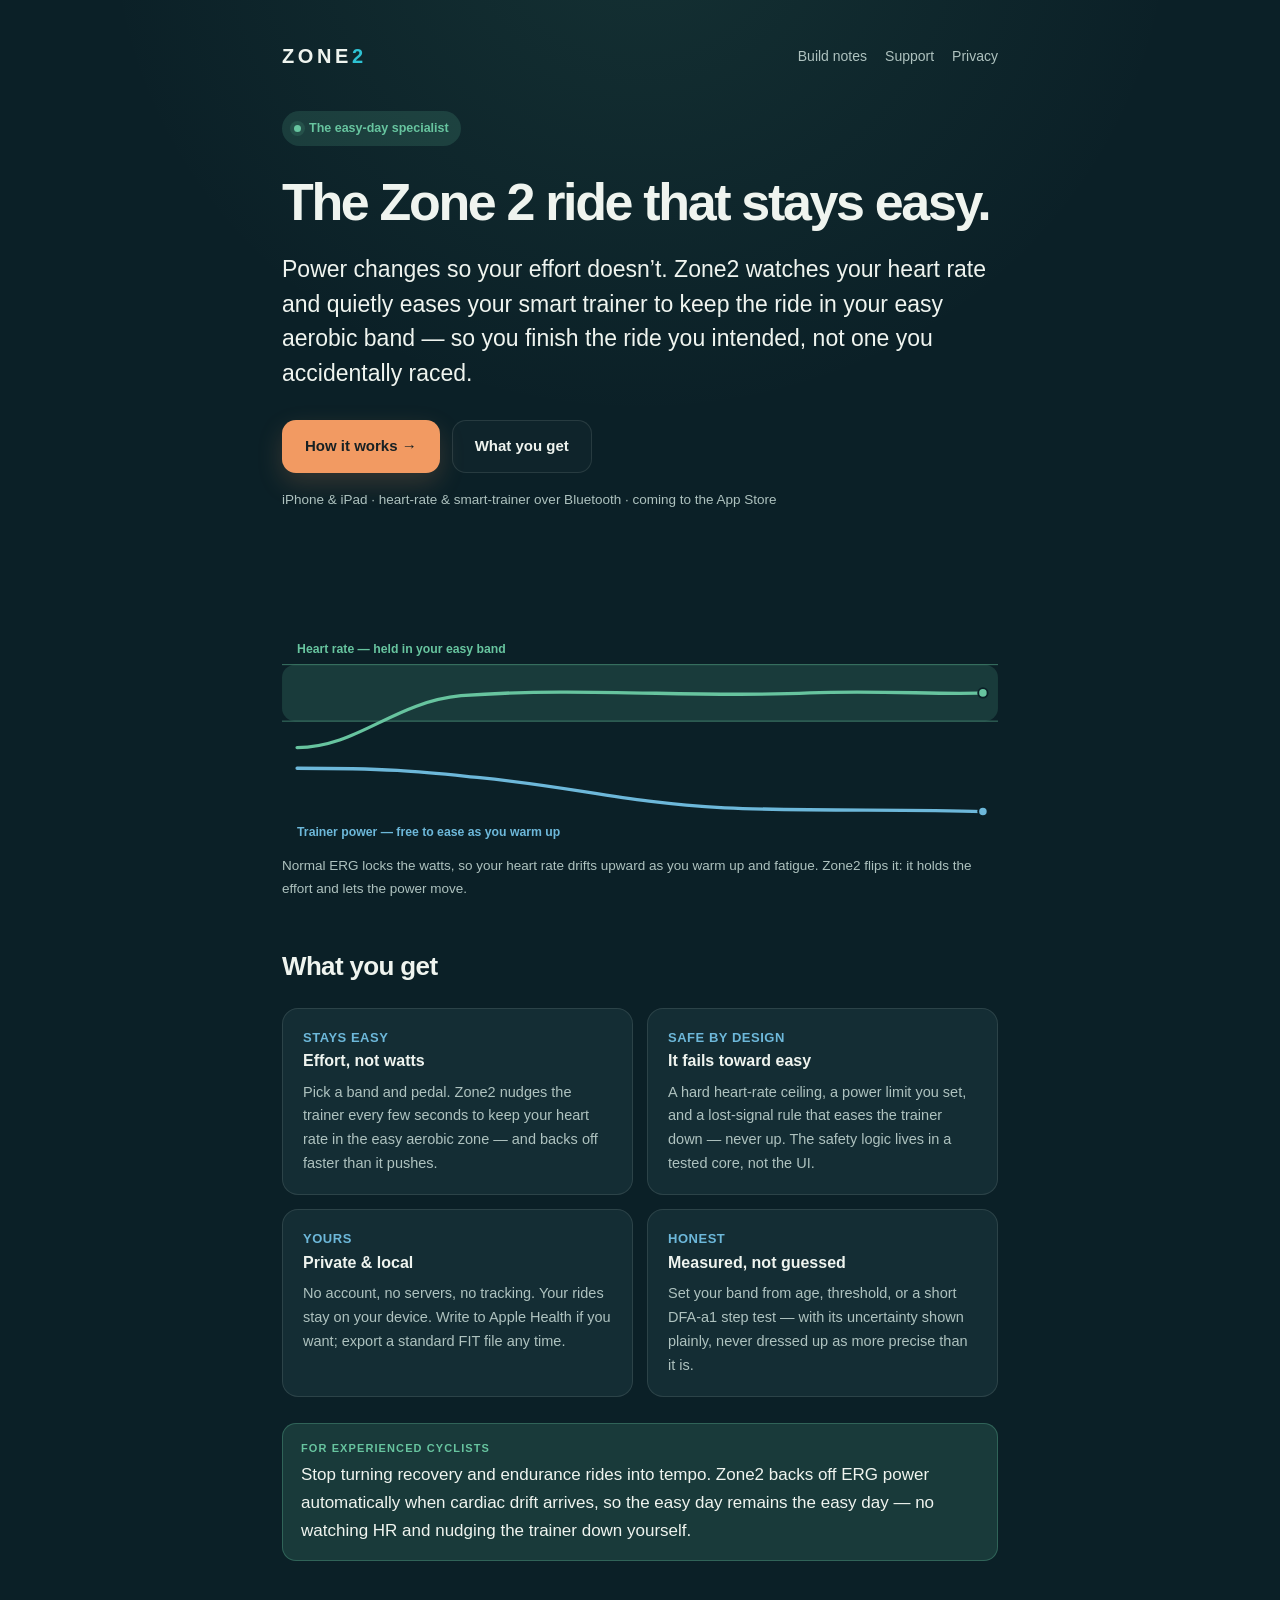
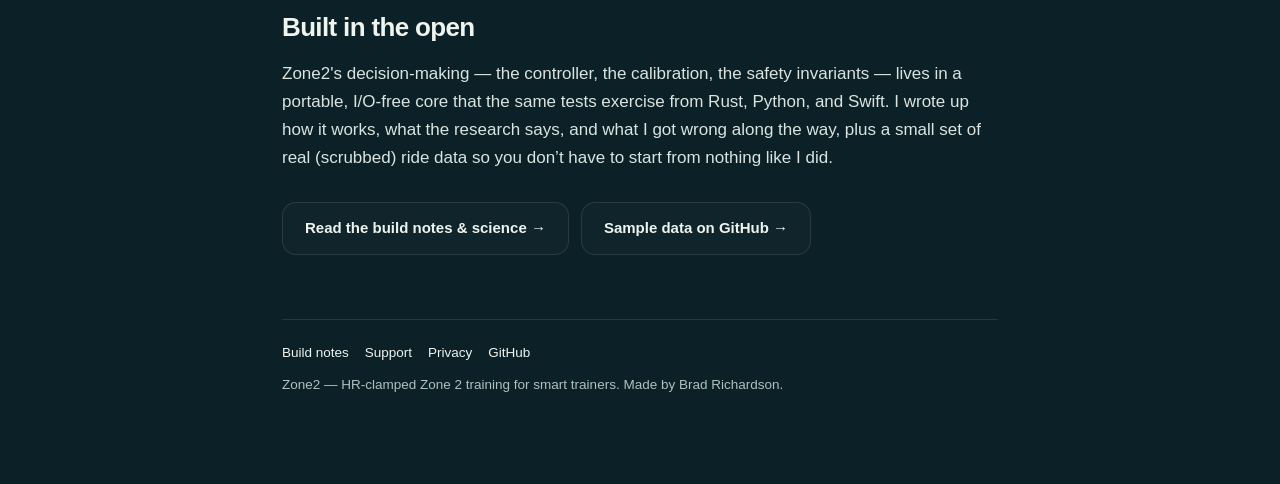
==== index.html @ 1cecfaf9 "Initial zone2-docs: public pages, build notes, and sample data Site (Calm Instrument styling, ported" ====
<!DOCTYPE html>
<html lang="en">
<head>
<meta charset="UTF-8">
<meta name="viewport" content="width=device-width, initial-scale=1.0">
<title>Zone2 — the Zone 2 ride that stays easy</title>
<meta name="description" content="Zone2 holds your heart rate in your easy aerobic band by steering your smart trainer's power for you — so an easy ride stays easy instead of drifting into tempo.">
<link rel="stylesheet" href="style.css">
</head>
<body>
<div class="wrap">
  <header class="site">
    <a class="logo" href="index.html">ZONE<span>2</span></a>
    <nav class="top">
      <a href="notes.html">Build notes</a>
      <a href="support.html">Support</a>
      <a href="privacy.html">Privacy</a>
    </nav>
  </header>

  <section class="hero">
    <span class="chip"><span class="dot"></span>The easy-day specialist</span>
    <h1>The Zone&nbsp;2 ride that stays easy.</h1>
    <p class="lead">Power changes so your effort doesn&rsquo;t. Zone2 watches your
    heart rate and quietly eases your smart trainer to keep the ride in your easy
    aerobic band&nbsp;— so you finish the ride you intended, not one you
    accidentally raced.</p>

    <div class="actions">
      <a class="btn primary" href="notes.html">How it works &rarr;</a>
      <a class="btn ghost" href="#what">What you get</a>
    </div>
    <p class="small" style="margin-top:16px">iPhone &amp; iPad&nbsp;· heart-rate &amp; smart-trainer over Bluetooth&nbsp;· <span class="muted">coming to the App&nbsp;Store</span></p>
  </section>

  <!-- Signature "Easy Band" visual: HR held in the band, power free to ease below -->
  <figure class="band" aria-label="A chart: heart rate settles inside the easy band while trainer power eases below it.">
    <svg viewBox="0 0 760 300" role="img" xmlns="http://www.w3.org/2000/svg">
      <!-- easy band -->
      <rect x="0" y="110" width="760" height="60" rx="14" fill="rgba(103,196,159,.16)"/>
      <line x1="0" y1="110" x2="760" y2="110" stroke="#67c49f" stroke-opacity=".55" stroke-width="1"/>
      <line x1="0" y1="170" x2="760" y2="170" stroke="#67c49f" stroke-opacity=".55" stroke-width="1"/>
      <!-- heart-rate trace: warms into the band, then settles -->
      <path d="M 16,198 C 80,198 118,150 190,143 C 320,133 440,146 560,140 C 630,137 700,142 744,140"
            fill="none" stroke="#67c49f" stroke-width="3.5" stroke-linecap="round"/>
      <circle cx="744" cy="140" r="5" fill="#67c49f" stroke="#0b2027" stroke-width="2"/>
      <!-- power trace, lower lane: free to bend and ease -->
      <path d="M 16,220 C 120,220 150,224 210,230 C 320,241 360,256 470,262 C 560,266 660,263 744,266"
            fill="none" stroke="#6db8da" stroke-width="3.5" stroke-linecap="round"/>
      <circle cx="744" cy="266" r="5" fill="#6db8da" stroke="#0b2027" stroke-width="2"/>
      <!-- labels -->
      <text x="16" y="98"  fill="#67c49f" font-size="13" font-weight="700" font-family="-apple-system, sans-serif">Heart rate — held in your easy band</text>
      <text x="16" y="292" fill="#6db8da" font-size="13" font-weight="700" font-family="-apple-system, sans-serif">Trainer power — free to ease as you warm up</text>
    </svg>
    <figcaption>Normal ERG locks the watts, so your heart rate drifts upward as
    you warm up and fatigue. Zone2 flips it: it holds the effort and lets the
    power move.</figcaption>
  </figure>

  <h2 id="what">What you get</h2>
  <div class="grid cols-2">
    <div class="tile">
      <div class="k">Stays easy</div>
      <h3>Effort, not watts</h3>
      <p>Pick a band and pedal. Zone2 nudges the trainer every few seconds to keep
      your heart rate in the easy aerobic zone — and backs off faster than it
      pushes.</p>
    </div>
    <div class="tile">
      <div class="k">Safe by design</div>
      <h3>It fails toward easy</h3>
      <p>A hard heart-rate ceiling, a power limit you set, and a lost-signal rule
      that eases the trainer down — never up. The safety logic lives in a tested
      core, not the UI.</p>
    </div>
    <div class="tile">
      <div class="k">Yours</div>
      <h3>Private &amp; local</h3>
      <p>No account, no servers, no tracking. Your rides stay on your device. Write
      to Apple&nbsp;Health if you want; export a standard FIT file any time.</p>
    </div>
    <div class="tile">
      <div class="k">Honest</div>
      <h3>Measured, not guessed</h3>
      <p>Set your band from age, threshold, or a short DFA&#8209;a1 step test — with
      its uncertainty shown plainly, never dressed up as more precise than it is.</p>
    </div>
  </div>

  <div class="note">
    <span class="label">For experienced cyclists</span>
    Stop turning recovery and endurance rides into tempo. Zone2 backs off ERG
    power automatically when cardiac drift arrives, so the easy day remains the
    easy day — no watching HR and nudging the trainer down yourself.
  </div>

  <h2>Built in the open</h2>
  <p>Zone2's decision-making — the controller, the calibration, the safety
  invariants — lives in a portable, I/O-free core that the same tests exercise
  from Rust, Python, and Swift. I wrote up how it works, what the research says,
  and what I got wrong along the way, plus a small set of real (scrubbed) ride
  data so you don&rsquo;t have to start from nothing like I did.</p>
  <div class="actions">
    <a class="btn ghost" href="notes.html">Read the build notes &amp; science &rarr;</a>
    <a class="btn ghost" href="https://github.com/brad-richardson/zone2-docs">Sample data on GitHub &rarr;</a>
  </div>

  <footer class="site">
    <nav>
      <a href="notes.html">Build notes</a>
      <a href="support.html">Support</a>
      <a href="privacy.html">Privacy</a>
      <a href="https://github.com/brad-richardson/zone2-docs">GitHub</a>
    </nav>
    Zone2 — HR-clamped Zone&nbsp;2 training for smart trainers. Made by Brad Richardson.
  </footer>
</div>
</body>
</html>
---- style.css ----
/* ==========================================================================
   Zone2 — public site styling.
   "Calm Instrument" design system, ported verbatim from the app's tokens
   (ios/Zone2/Theme/Palette.swift → the visual-overhaul prototype). Warm navy
   canvas, sage = easy/success, mineral blue = power/links, apricot = primary
   action, teal = brand. Red is reserved for safety only. One shared sheet for
   every page so the site reads as one instrument.
   ========================================================================== */
:root {
  color-scheme: dark;
  --surface:    #0b2027;  /* warm navy canvas — never pure black */
  --surface-2:  #142d34;  /* elevated card */
  --surface-3:  #07191f;  /* recessed (ride-dim) */
  --ink:        #eff4ef;  /* primary text */
  --muted:      #aec2bf;  /* secondary text */
  --line:       rgba(235,244,238,.11);
  --easy:       #67c49f;  /* sage — in-band / good / success */
  --easy-soft:  rgba(103,196,159,.16);
  --power:      #6db8da;  /* mineral blue — power / links */
  --brand:      #2ec2d3;  /* teal — identity / wordmark */
  --warn:       #dfae64;  /* amber — caution */
  --action:     #f29a62;  /* apricot — primary call to action */
  --action-ink: #182124;  /* dark ink on apricot */
  --danger:     #c64f54;  /* red — safety only */
  --maxw: 760px;
  font-family: -apple-system, BlinkMacSystemFont, "SF Pro Display", "Segoe UI",
    Roboto, Helvetica, Arial, sans-serif;
}

* { box-sizing: border-box; }
html { -webkit-text-size-adjust: 100%; }
body {
  margin: 0;
  background: var(--surface);
  color: var(--ink);
  font-size: 17px;
  line-height: 1.65;
  -webkit-font-smoothing: antialiased;
  text-rendering: optimizeLegibility;
  /* a single soft sage bloom near the top — the app's ambient glow */
  background-image: radial-gradient(ellipse 70% 40% at 50% -4%,
    rgba(103,196,159,.10), transparent 60%);
  background-repeat: no-repeat;
}

.wrap { max-width: var(--maxw); margin: 0 auto; padding: 40px 22px 88px; }
.wrap.wide { max-width: 880px; }

/* --- brand / wordmark ---------------------------------------------------- */
header.site {
  display: flex; align-items: center; justify-content: space-between;
  gap: 16px; padding-bottom: 8px; margin-bottom: 22px;
}
.logo {
  font-weight: 850; letter-spacing: .18em; font-size: 20px; color: var(--ink);
  text-decoration: none;
}
.logo span { color: var(--brand); }
.eyebrow {
  text-transform: uppercase; letter-spacing: .13em; font-size: 11px;
  font-weight: 800; color: var(--easy); margin: 0 0 10px;
}
nav.top { display: flex; gap: 18px; font-size: 14px; }
nav.top a { color: var(--muted); text-decoration: none; }
nav.top a:hover { color: var(--ink); }

/* --- type ---------------------------------------------------------------- */
h1 {
  font-size: clamp(34px, 6vw, 52px); line-height: 1.03; letter-spacing: -.045em;
  font-weight: 720; margin: 10px 0 6px;
}
h2 {
  font-size: 26px; line-height: 1.15; letter-spacing: -.025em; font-weight: 700;
  margin: 52px 0 12px;
}
h3 { font-size: 19px; letter-spacing: -.01em; margin: 34px 0 8px; }
p, li { color: #dbe4e0; }
.lead { font-size: clamp(19px, 2.6vw, 23px); color: var(--ink); line-height: 1.5; max-width: 34em; }
.muted { color: var(--muted); }
.small { font-size: 13.5px; color: var(--muted); }
strong { color: var(--ink); font-weight: 680; }
a { color: var(--power); text-decoration: none; }
a:hover { text-decoration: underline; text-underline-offset: 3px; }
hr { border: 0; border-top: 1px solid var(--line); margin: 40px 0; }

ul, ol { padding-left: 1.25em; }
li { margin: 6px 0; }
li::marker { color: var(--easy); }

blockquote {
  margin: 20px 0; padding: 4px 0 4px 18px; border-left: 3px solid var(--easy);
  color: var(--ink); font-size: 19px; line-height: 1.5;
}
blockquote.mechanism { border-left-color: var(--power); }

/* --- cards / callouts ---------------------------------------------------- */
.card {
  background: var(--surface-2); border: 1px solid var(--line); border-radius: 16px;
  padding: 20px 22px; margin: 22px 0;
}
.card p:first-child { margin-top: 0; }
.card p:last-child { margin-bottom: 0; }

.note {
  border-radius: 14px; padding: 15px 18px; margin: 22px 0;
  background: var(--easy-soft); border: 1px solid rgba(103,196,159,.30);
}
.note.warn { background: rgba(223,174,100,.12); border-color: rgba(223,174,100,.32); }
.note .label {
  display: block; text-transform: uppercase; letter-spacing: .1em;
  font-size: 11px; font-weight: 800; color: var(--easy); margin-bottom: 4px;
}
.note.warn .label { color: var(--warn); }

/* --- hero + signature "Easy Band" --------------------------------------- */
.hero { padding: 8px 0 6px; }
.chip {
  display: inline-flex; align-items: center; gap: 8px; padding: 7px 12px;
  border-radius: 999px; background: var(--easy-soft); color: var(--easy);
  font-size: 12.5px; font-weight: 700; margin-bottom: 20px;
}
.chip .dot {
  width: 7px; height: 7px; border-radius: 50%; background: var(--easy);
  box-shadow: 0 0 0 4px rgba(103,196,159,.14);
}

/* the Easy Band: HR contained in a sage band, power free to bend below it */
figure.band { margin: 30px 0; }
figure.band svg { width: 100%; height: auto; display: block; }
figure.band figcaption { margin-top: 12px; font-size: 13.5px; color: var(--muted); }

/* --- buttons ------------------------------------------------------------- */
.actions { display: flex; flex-wrap: wrap; gap: 12px; margin: 30px 0 8px; }
.btn {
  display: inline-flex; align-items: center; gap: 8px;
  padding: 13px 22px; border-radius: 14px; font-weight: 720; font-size: 15px;
  text-decoration: none; border: 1px solid transparent;
}
.btn.primary { background: var(--action); color: var(--action-ink);
  box-shadow: 0 10px 26px rgba(242,154,98,.18); }
.btn.primary:hover { text-decoration: none; filter: brightness(1.04); }
.btn.ghost { border-color: var(--line); color: var(--ink); background: rgba(255,255,255,.02); }
.btn.ghost:hover { border-color: var(--power); text-decoration: none; }

/* --- feature grid -------------------------------------------------------- */
.grid { display: grid; gap: 14px; margin: 26px 0; }
@media (min-width: 620px) { .grid.cols-2 { grid-template-columns: 1fr 1fr; } }
.tile {
  background: var(--surface-2); border: 1px solid var(--line); border-radius: 16px;
  padding: 18px 20px;
}
.tile h3 { margin: 0 0 6px; font-size: 16px; letter-spacing: 0; }
.tile p { margin: 0; font-size: 14.5px; color: var(--muted); }
.tile .k { font-size: 13px; font-weight: 800; letter-spacing: .04em; color: var(--power); text-transform: uppercase; }

/* --- tables -------------------------------------------------------------- */
.table-wrap { overflow-x: auto; margin: 22px 0; }
table { border-collapse: collapse; width: 100%; font-size: 14px; }
th, td { text-align: left; padding: 9px 12px; border-bottom: 1px solid var(--line); vertical-align: top; }
th { color: var(--muted); font-weight: 700; font-size: 12px; text-transform: uppercase; letter-spacing: .05em; }

/* --- code ---------------------------------------------------------------- */
code {
  font-family: "SF Mono", ui-monospace, SFMono-Regular, Menlo, Consolas, monospace;
  font-size: .88em; background: rgba(255,255,255,.055); padding: 1px 6px; border-radius: 6px;
  color: #d7e3df;
}
pre {
  background: var(--surface-3); border: 1px solid var(--line); border-radius: 12px;
  padding: 16px 18px; overflow-x: auto; font-size: 13px; line-height: 1.55;
}
pre code { background: none; padding: 0; }

/* --- footer -------------------------------------------------------------- */
footer.site {
  margin-top: 64px; padding-top: 22px; border-top: 1px solid var(--line);
  color: var(--muted); font-size: 13.5px;
}
footer.site a { color: var(--muted); }
footer.site nav { display: flex; gap: 16px; flex-wrap: wrap; margin-bottom: 10px; }
footer.site nav a { color: var(--ink); }

.updated { color: var(--muted); font-size: 13px; margin: 0 0 4px; }

@media (prefers-reduced-motion: reduce) { * { transition: none !important; scroll-behavior: auto !important; } }
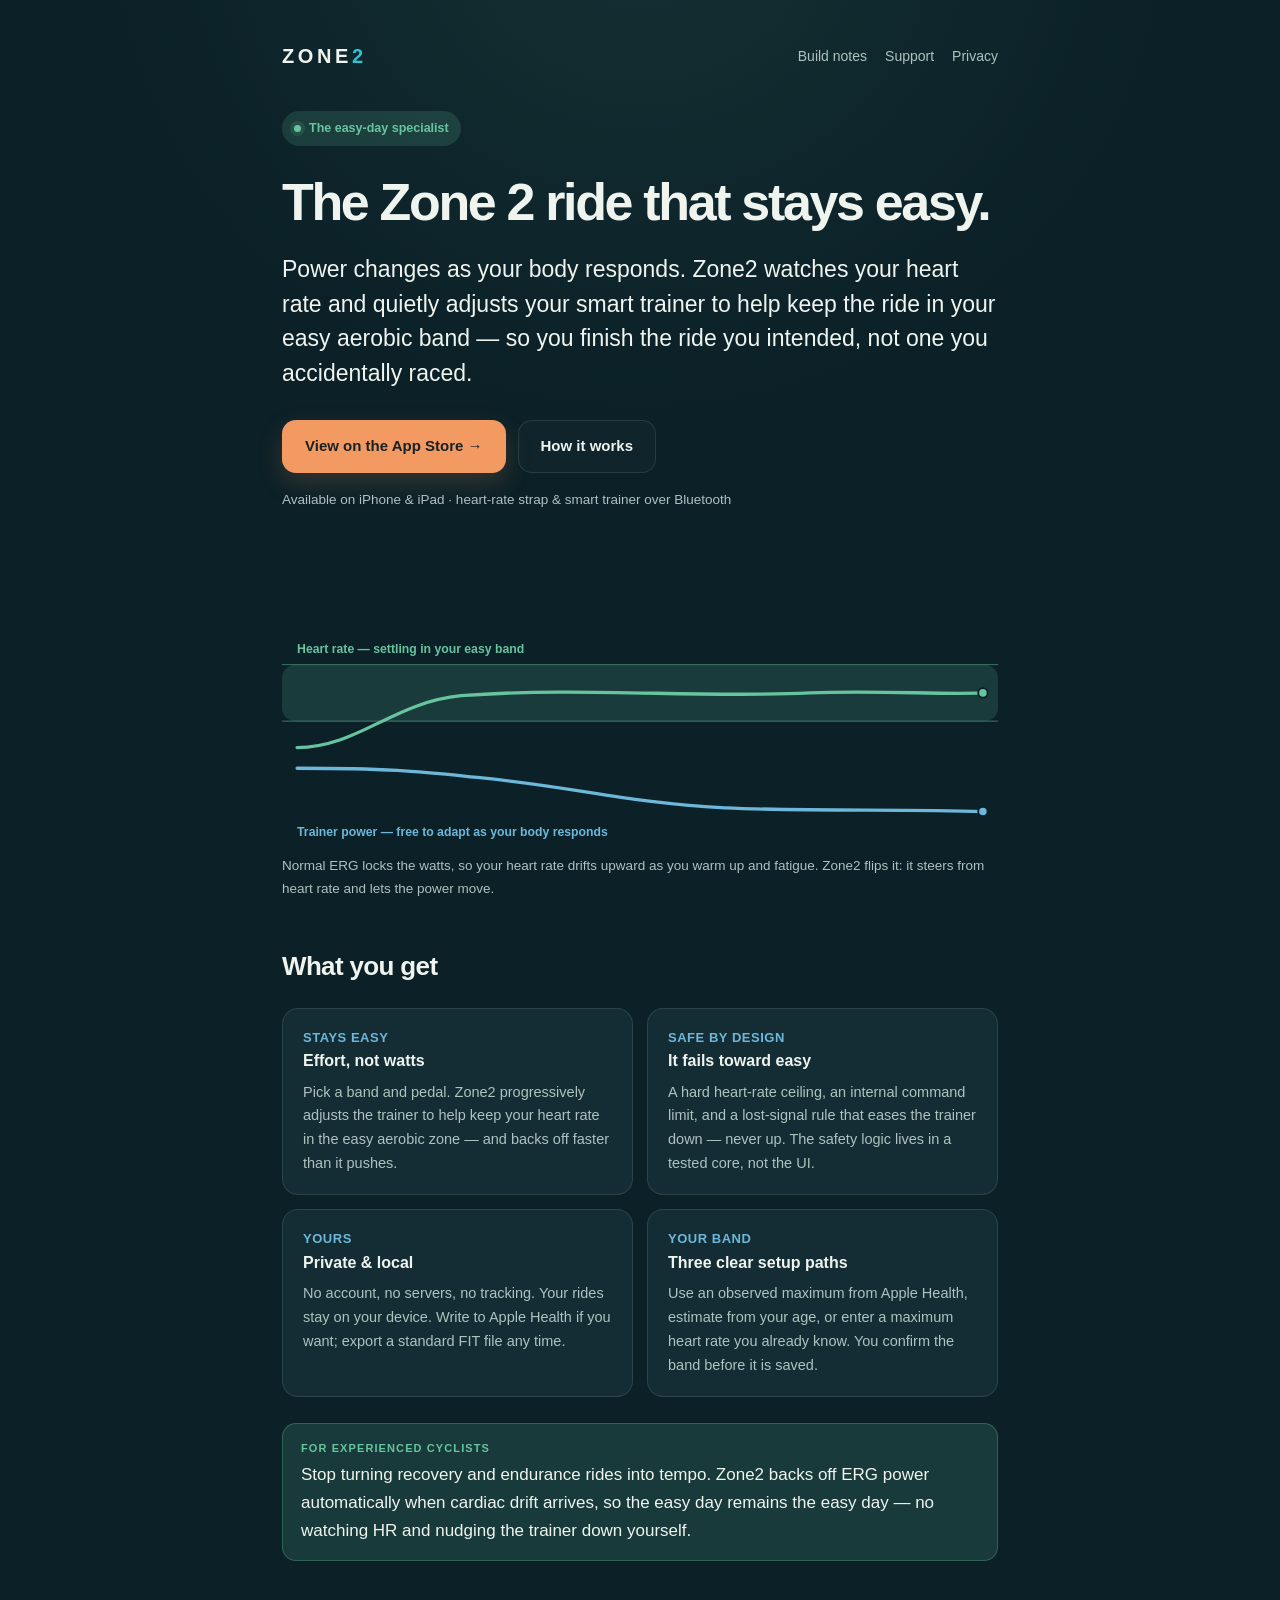
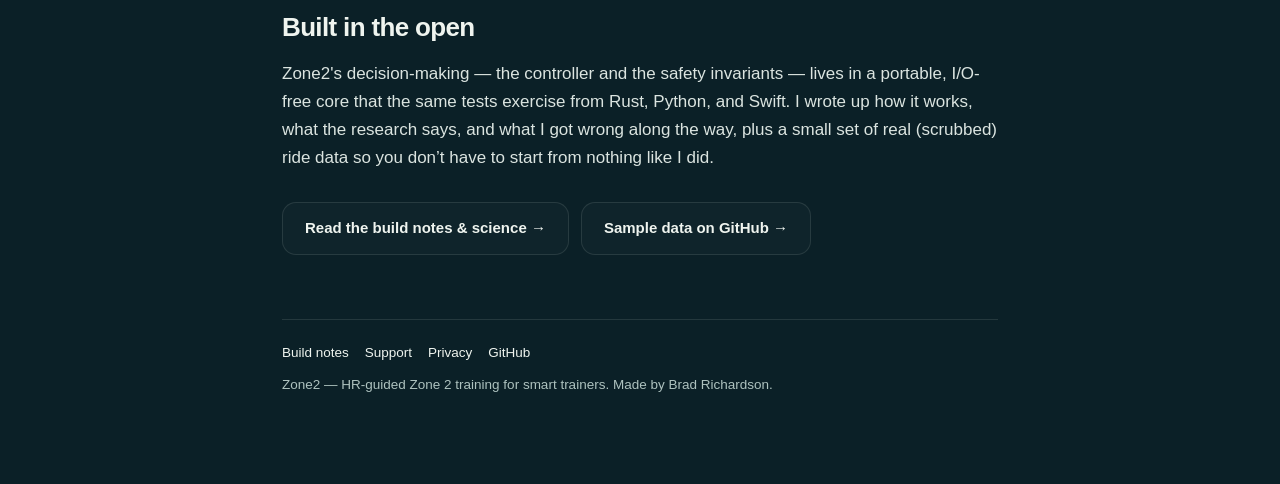
==== commit c6db2cbe: "Update public site for Zone2 1.1" ====
--- a/index.html
+++ b/index.html
@@ -4,7 +4,7 @@
 <meta charset="UTF-8">
 <meta name="viewport" content="width=device-width, initial-scale=1.0">
 <title>Zone2 — the Zone 2 ride that stays easy</title>
-<meta name="description" content="Zone2 holds your heart rate in your easy aerobic band by steering your smart trainer's power for you — so an easy ride stays easy instead of drifting into tempo.">
+<meta name="description" content="Zone2 uses heart rate to steer your smart trainer and help keep an easy aerobic ride inside the band you set.">
 <link rel="stylesheet" href="style.css">
 </head>
 <body>
@@ -21,19 +21,19 @@
   <section class="hero">
     <span class="chip"><span class="dot"></span>The easy-day specialist</span>
     <h1>The Zone&nbsp;2 ride that stays easy.</h1>
-    <p class="lead">Power changes so your effort doesn&rsquo;t. Zone2 watches your
-    heart rate and quietly eases your smart trainer to keep the ride in your easy
+    <p class="lead">Power changes as your body responds. Zone2 watches your
+    heart rate and quietly adjusts your smart trainer to help keep the ride in your easy
     aerobic band&nbsp;— so you finish the ride you intended, not one you
     accidentally raced.</p>
 
     <div class="actions">
-      <a class="btn primary" href="notes.html">How it works &rarr;</a>
-      <a class="btn ghost" href="#what">What you get</a>
+      <a class="btn primary" href="https://apps.apple.com/us/app/zone2-autopilot/id6780289464">View on the App Store &rarr;</a>
+      <a class="btn ghost" href="notes.html">How it works</a>
     </div>
-    <p class="small" style="margin-top:16px">iPhone &amp; iPad&nbsp;· heart-rate &amp; smart-trainer over Bluetooth&nbsp;· <span class="muted">coming to the App&nbsp;Store</span></p>
+    <p class="small" style="margin-top:16px">Available on iPhone &amp; iPad&nbsp;· heart-rate strap &amp; smart trainer over Bluetooth</p>
   </section>
 
-  <!-- Signature "Easy Band" visual: HR held in the band, power free to ease below -->
+  <!-- Signature "Easy Band" visual: HR settles in the band while power adapts below -->
   <figure class="band" aria-label="A chart: heart rate settles inside the easy band while trainer power eases below it.">
     <svg viewBox="0 0 760 300" role="img" xmlns="http://www.w3.org/2000/svg">
       <!-- easy band -->
@@ -49,11 +49,11 @@
             fill="none" stroke="#6db8da" stroke-width="3.5" stroke-linecap="round"/>
       <circle cx="744" cy="266" r="5" fill="#6db8da" stroke="#0b2027" stroke-width="2"/>
       <!-- labels -->
-      <text x="16" y="98"  fill="#67c49f" font-size="13" font-weight="700" font-family="-apple-system, sans-serif">Heart rate — held in your easy band</text>
-      <text x="16" y="292" fill="#6db8da" font-size="13" font-weight="700" font-family="-apple-system, sans-serif">Trainer power — free to ease as you warm up</text>
+      <text x="16" y="98"  fill="#67c49f" font-size="13" font-weight="700" font-family="-apple-system, sans-serif">Heart rate — settling in your easy band</text>
+      <text x="16" y="292" fill="#6db8da" font-size="13" font-weight="700" font-family="-apple-system, sans-serif">Trainer power — free to adapt as your body responds</text>
     </svg>
     <figcaption>Normal ERG locks the watts, so your heart rate drifts upward as
-    you warm up and fatigue. Zone2 flips it: it holds the effort and lets the
+    you warm up and fatigue. Zone2 flips it: it steers from heart rate and lets the
     power move.</figcaption>
   </figure>
 
@@ -62,14 +62,14 @@
     <div class="tile">
       <div class="k">Stays easy</div>
       <h3>Effort, not watts</h3>
-      <p>Pick a band and pedal. Zone2 nudges the trainer every few seconds to keep
+      <p>Pick a band and pedal. Zone2 progressively adjusts the trainer to help keep
       your heart rate in the easy aerobic zone — and backs off faster than it
       pushes.</p>
     </div>
     <div class="tile">
       <div class="k">Safe by design</div>
       <h3>It fails toward easy</h3>
-      <p>A hard heart-rate ceiling, a power limit you set, and a lost-signal rule
+      <p>A hard heart-rate ceiling, an internal command limit, and a lost-signal rule
       that eases the trainer down — never up. The safety logic lives in a tested
       core, not the UI.</p>
     </div>
@@ -80,10 +80,10 @@
       to Apple&nbsp;Health if you want; export a standard FIT file any time.</p>
     </div>
     <div class="tile">
-      <div class="k">Honest</div>
-      <h3>Measured, not guessed</h3>
-      <p>Set your band from age, threshold, or a short DFA&#8209;a1 step test — with
-      its uncertainty shown plainly, never dressed up as more precise than it is.</p>
+      <div class="k">Your band</div>
+      <h3>Three clear setup paths</h3>
+      <p>Use an observed maximum from Apple&nbsp;Health, estimate from your age, or
+      enter a maximum heart rate you already know. You confirm the band before it is saved.</p>
     </div>
   </div>
 
@@ -95,7 +95,7 @@
   </div>
 
   <h2>Built in the open</h2>
-  <p>Zone2's decision-making — the controller, the calibration, the safety
+  <p>Zone2's decision-making — the controller and the safety
   invariants — lives in a portable, I/O-free core that the same tests exercise
   from Rust, Python, and Swift. I wrote up how it works, what the research says,
   and what I got wrong along the way, plus a small set of real (scrubbed) ride
@@ -112,7 +112,7 @@
       <a href="privacy.html">Privacy</a>
       <a href="https://github.com/brad-richardson/zone2-docs">GitHub</a>
     </nav>
-    Zone2 — HR-clamped Zone&nbsp;2 training for smart trainers. Made by Brad Richardson.
+    Zone2 — HR-guided Zone&nbsp;2 training for smart trainers. Made by Brad Richardson.
   </footer>
 </div>
 </body>
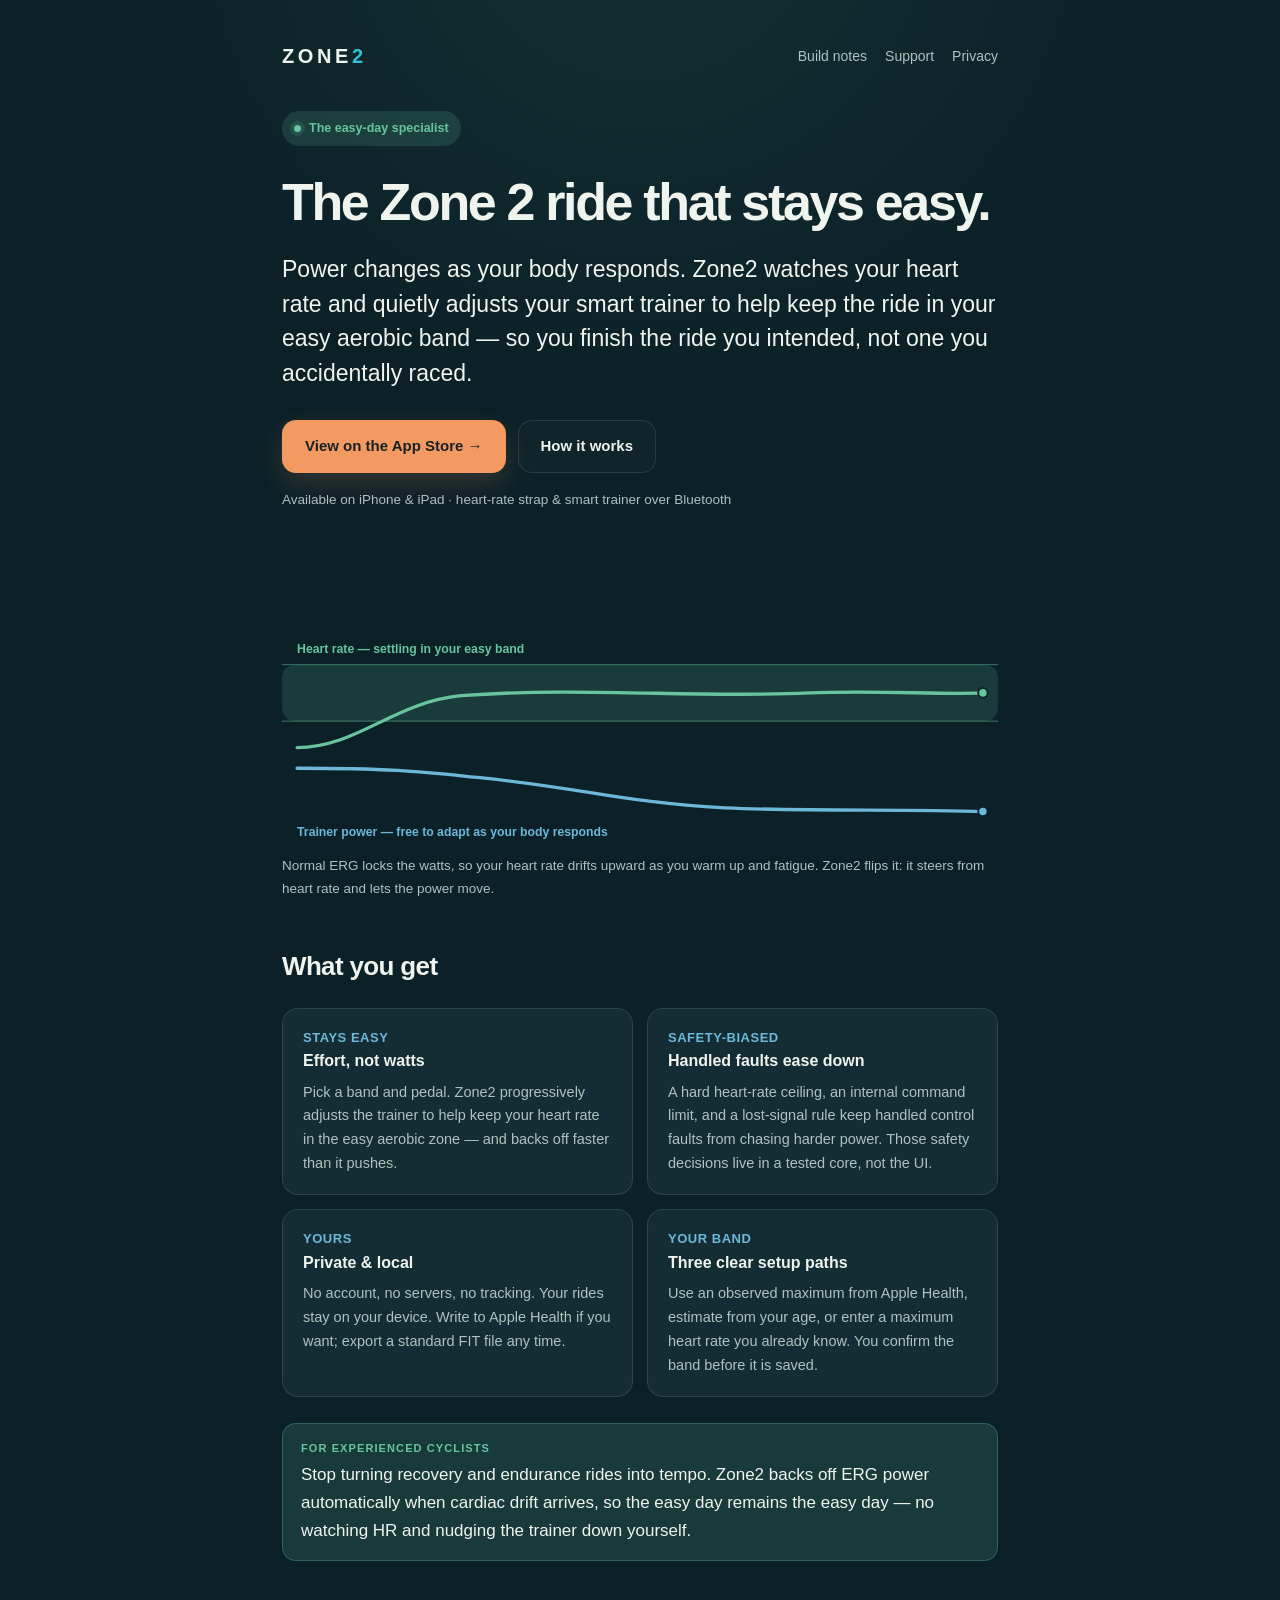
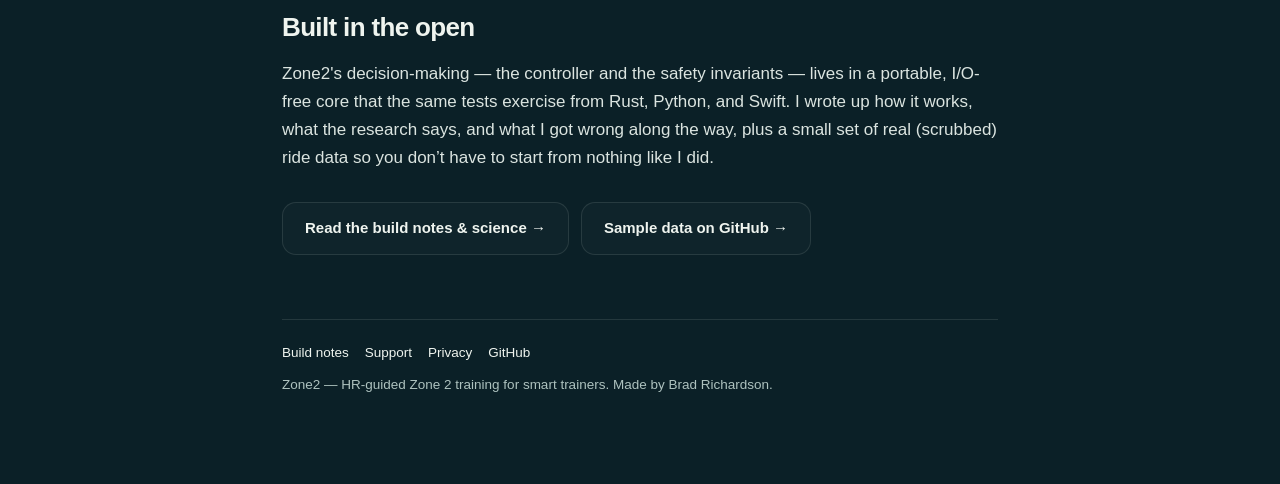
==== commit 6f21f9c8: "Narrow public safety guarantees" ====
--- a/index.html
+++ b/index.html
@@ -67,11 +67,11 @@
       pushes.</p>
     </div>
     <div class="tile">
-      <div class="k">Safe by design</div>
-      <h3>It fails toward easy</h3>
+      <div class="k">Safety-biased</div>
+      <h3>Handled faults ease down</h3>
       <p>A hard heart-rate ceiling, an internal command limit, and a lost-signal rule
-      that eases the trainer down — never up. The safety logic lives in a tested
-      core, not the UI.</p>
+      keep handled control faults from chasing harder power. Those safety decisions
+      live in a tested core, not the UI.</p>
     </div>
     <div class="tile">
       <div class="k">Yours</div>
